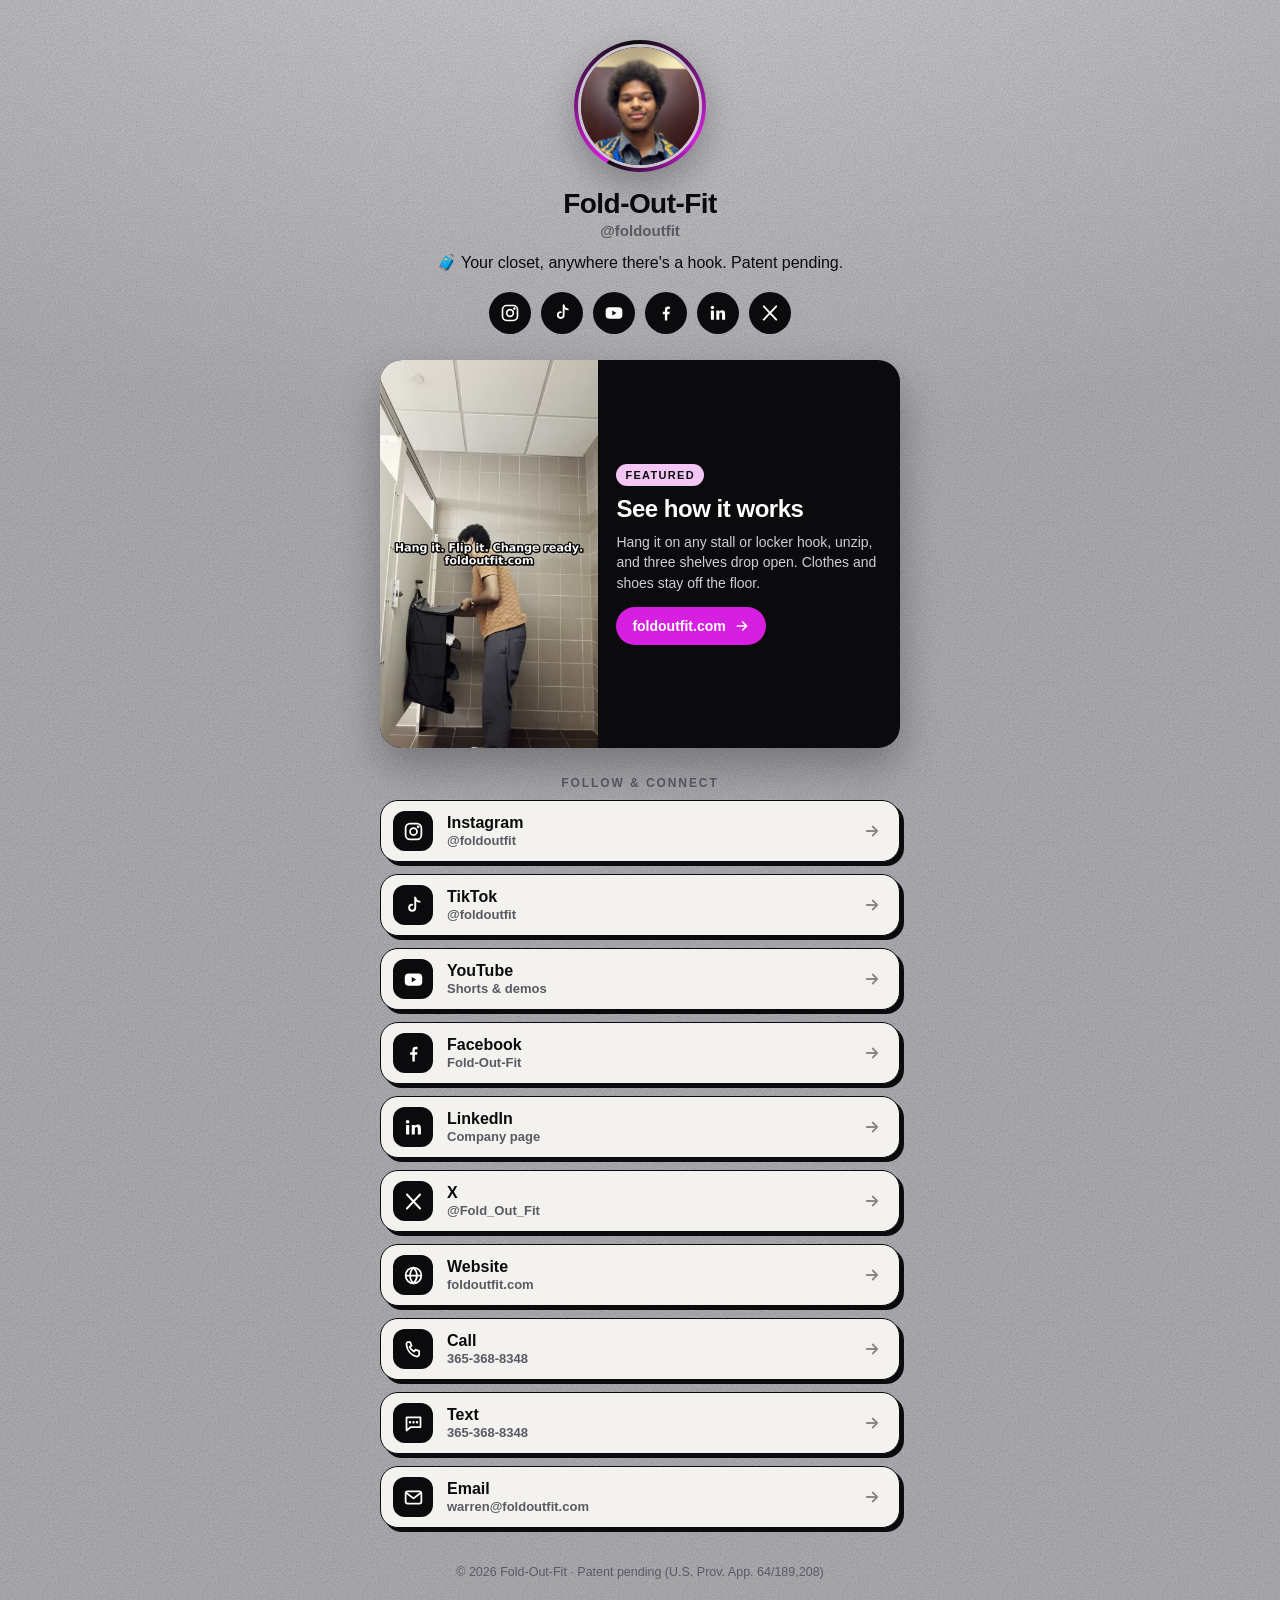
==== links/index.html @ a9f025e2 "Import site from Netlify" ====
<!doctype html>
<html lang="en">
<head>
<meta charset="utf-8">
<meta name="viewport" content="width=device-width,initial-scale=1,viewport-fit=cover">
<title>Fold-Out-Fit (@foldoutfit) | Links</title>
<meta name="description" content="Fold-Out-Fit: the patent-pending bag that hooks on any stall or locker hook and unfolds into three shelves. Follow, watch, and get in touch.">
<link rel="canonical" href="https://foldoutfit.com/links/">
<meta name="theme-color" content="#0b0b0d">
<link rel="icon" href="data:image/svg+xml,%3Csvg xmlns='http://www.w3.org/2000/svg' viewBox='0 0 64 64'%3E%3Crect width='64' height='64' rx='14' fill='%230b0b0d'/%3E%3Cpath d='M18 14h28v8H27v8h16v8H27v12h-9z' fill='%23d61fe0'/%3E%3C/svg%3E">
<meta property="og:type" content="profile">
<meta property="og:site_name" content="Fold-Out-Fit">
<meta property="og:title" content="Fold-Out-Fit (@foldoutfit)">
<meta property="og:description" content="🧳 Your closet, anywhere there's a hook. Patent pending.">
<meta property="og:url" content="https://foldoutfit.com/links/">
<meta property="og:image" content="https://foldoutfit.com/links/assets/og.jpg">
<meta property="og:image:width" content="1200">
<meta property="og:image:height" content="630">
<meta property="og:image:alt" content="Fold-Out-Fit founder Warren with the bag unfolded into a three-shelf hanging closet">
<meta name="twitter:card" content="summary_large_image">
<meta name="twitter:site" content="@Fold_Out_Fit">
<meta name="twitter:title" content="Fold-Out-Fit (@foldoutfit)">
<meta name="twitter:description" content="🧳 Your closet, anywhere there's a hook. Patent pending.">
<meta name="twitter:image" content="https://foldoutfit.com/links/assets/og.jpg">
<style>
:root{--ink:#0b0b0d;--ink2:#17171b;--line:#2a2a31;--heather:#c9c7cc;--heather2:#b9b7bd;--paper:#f4f2ee;--mute:#5a5862;--mag:#d61fe0;--mag-soft:#f3c6f6}
*{box-sizing:border-box;margin:0;padding:0}
html{-webkit-text-size-adjust:100%}
body{min-height:100vh;font-family:-apple-system,BlinkMacSystemFont,"Segoe UI",Inter,Roboto,Helvetica,Arial,sans-serif;color:var(--ink);
background-color:var(--heather);
background-image:url("data:image/svg+xml,%3Csvg xmlns='http://www.w3.org/2000/svg' width='160' height='160'%3E%3Cfilter id='n'%3E%3CfeTurbulence type='fractalNoise' baseFrequency='.85' numOctaves='3' stitchTiles='stitch'/%3E%3CfeColorMatrix values='0 0 0 0 0 0 0 0 0 0 0 0 0 0 0 0 0 0 .22 0'/%3E%3C/filter%3E%3Crect width='100%25' height='100%25' filter='url(%23n)'/%3E%3C/svg%3E"),radial-gradient(1200px 600px at 50% -10%,#dedce0 0,var(--heather) 55%,var(--heather2) 100%);
display:flex;justify-content:center;padding:40px 18px calc(32px + env(safe-area-inset-bottom))}
a{color:inherit;text-decoration:none}
.col{width:100%;max-width:520px;display:flex;flex-direction:column;align-items:center}
.avatar{width:132px;height:132px;border-radius:50%;padding:4px;background:conic-gradient(from 210deg,var(--mag),#0b0b0d 40%,var(--mag) 75%,#0b0b0d);box-shadow:0 14px 34px rgba(11,11,13,.28);animation:pop .6s cubic-bezier(.2,.9,.3,1.3) both}
.avatar img{width:100%;height:100%;border-radius:50%;object-fit:cover;display:block;border:3px solid var(--heather)}
h1{margin-top:16px;font-size:28px;font-weight:850;letter-spacing:-.02em;display:flex;align-items:center;gap:6px}
h1 svg{width:22px;height:22px;flex:none}
.handle{margin-top:2px;font-size:15px;font-weight:600;color:var(--mute)}
.tag{margin-top:12px;font-size:16px;line-height:1.45;text-align:center;max-width:440px;font-weight:500}
.icons{display:flex;gap:10px;margin-top:18px;flex-wrap:wrap;justify-content:center}
.icons a{width:42px;height:42px;border-radius:50%;display:grid;place-items:center;background:var(--ink);color:#fff;transition:transform .2s cubic-bezier(.2,.9,.3,1.4),background .2s}
.icons a:hover,.icons a:focus-visible{transform:translateY(-3px) scale(1.08);background:var(--mag)}
.icons svg{width:20px;height:20px}
.feat{position:relative;margin-top:26px;width:100%;display:flex;gap:0;border-radius:22px;overflow:hidden;background:var(--ink);color:#fff;box-shadow:0 18px 40px rgba(11,11,13,.3);transition:transform .25s cubic-bezier(.2,.9,.3,1.2),box-shadow .25s}
.feat:hover,.feat:focus-visible{transform:translateY(-3px);box-shadow:0 24px 50px rgba(214,31,224,.28)}
.feat:active{transform:scale(.985)}
.feat video{width:42%;aspect-ratio:9/16;object-fit:cover;display:block;flex:none;background:#222}
.feat .txt{padding:20px 18px;display:flex;flex-direction:column;justify-content:center;gap:10px}
.pill{align-self:flex-start;font-size:11px;font-weight:800;letter-spacing:.12em;text-transform:uppercase;color:var(--ink);background:var(--mag-soft);padding:5px 9px;border-radius:999px}
.feat h2{font-size:24px;line-height:1.1;font-weight:850;letter-spacing:-.02em}
.feat p{font-size:14px;line-height:1.45;color:#cfcdd6}
.cta{margin-top:4px;align-self:flex-start;display:inline-flex;align-items:center;gap:8px;background:var(--mag);color:#fff;font-weight:800;font-size:14px;padding:11px 16px;border-radius:999px}
.cta svg{width:16px;height:16px;transition:transform .2s}
.feat:hover .cta svg{transform:translateX(4px)}
.sec{margin:28px 0 10px;font-size:12px;font-weight:800;letter-spacing:.16em;text-transform:uppercase;color:var(--mute)}
.links{width:100%;display:flex;flex-direction:column;gap:12px}
.btn{position:relative;display:flex;align-items:center;gap:14px;width:100%;min-height:62px;padding:10px 18px 10px 12px;border-radius:18px;background:var(--paper);border:1.5px solid var(--ink);box-shadow:4px 4px 0 var(--ink);font-weight:750;font-size:16px;transition:transform .18s ease,box-shadow .18s ease,background .18s;opacity:0;animation:rise .5s ease forwards}
.btn:hover,.btn:focus-visible{transform:translate(-2px,-2px);box-shadow:6px 6px 0 var(--mag);background:#fff}
.btn:active{transform:translate(3px,3px);box-shadow:1px 1px 0 var(--ink)}
.btn .ic{width:40px;height:40px;border-radius:12px;display:grid;place-items:center;background:var(--ink);color:#fff;flex:none;transition:background .18s}
.btn:hover .ic{background:var(--mag)}
.btn .ic svg{width:21px;height:21px}
.btn .lbl{flex:1;display:flex;flex-direction:column}
.btn small{font-size:13px;font-weight:550;color:var(--mute);margin-top:1px}
.btn .arr{width:18px;height:18px;opacity:.45;transition:transform .18s,opacity .18s}
.btn:hover .arr{transform:translateX(3px);opacity:1}
.btn:nth-child(1){animation-delay:.05s}.btn:nth-child(2){animation-delay:.1s}.btn:nth-child(3){animation-delay:.15s}.btn:nth-child(4){animation-delay:.2s}.btn:nth-child(5){animation-delay:.25s}.btn:nth-child(6){animation-delay:.3s}.btn:nth-child(7){animation-delay:.35s}.btn:nth-child(8){animation-delay:.4s}.btn:nth-child(9){animation-delay:.45s}
a:focus-visible{outline:3px solid var(--mag);outline-offset:3px}
footer{margin-top:34px;font-size:12.5px;color:var(--mute);text-align:center;line-height:1.6}
footer a{text-decoration:underline;text-underline-offset:2px}
@keyframes rise{from{opacity:0;transform:translateY(10px)}to{opacity:1;transform:none}}
@keyframes pop{from{opacity:0;transform:scale(.85)}to{opacity:1;transform:none}}
@media (prefers-reduced-motion:reduce){*{animation:none!important;transition:none!important}.btn{opacity:1}}
@media (max-width:380px){.feat h2{font-size:21px}.feat .txt{padding:16px 14px}}
</style>
</head>
<body>
<svg width="0" height="0" style="position:absolute" aria-hidden="true">
<defs>
<symbol id="i-ig" viewBox="0 0 24 24" fill="none" stroke="currentColor" stroke-width="2" stroke-linecap="round"><rect x="3" y="3" width="18" height="18" rx="5"/><circle cx="12" cy="12" r="4"/><circle cx="17.3" cy="6.7" r=".6" fill="currentColor"/></symbol>
<symbol id="i-tt" viewBox="0 0 24 24" fill="none" stroke="currentColor" stroke-width="2.2" stroke-linecap="round" stroke-linejoin="round"><path d="M14 3v11.5a3.5 3.5 0 1 1-3.5-3.5"/><path d="M14 3c.4 2.6 2.2 4.4 5 4.6"/></symbol>
<symbol id="i-yt" viewBox="0 0 24 24"><rect x="2" y="5" width="20" height="14" rx="4.5" fill="currentColor"/><path d="M10 9l5 3-5 3z" fill="#0b0b0d"/></symbol>
<symbol id="i-fb" viewBox="0 0 24 24" fill="currentColor"><path d="M13.5 21v-7.5h2.6l.4-3h-3V8.6c0-.9.3-1.5 1.6-1.5h1.5V4.4c-.3 0-1.2-.1-2.2-.1-2.2 0-3.7 1.3-3.7 3.8v2.4H8.2v3h2.5V21z"/></symbol>
<symbol id="i-li" viewBox="0 0 24 24" fill="currentColor"><rect x="3.5" y="9" width="3.6" height="11" rx=".6"/><circle cx="5.3" cy="5.4" r="2.1"/><path d="M10 9h3.4v1.6c.6-1 1.8-1.9 3.6-1.9 3 0 3.5 2 3.5 4.6V20h-3.6v-5.9c0-1.4-.1-2.6-1.6-2.6s-1.8 1.1-1.8 2.5v6H10z"/></symbol>
<symbol id="i-x" viewBox="0 0 24 24" fill="none" stroke="currentColor" stroke-width="2.2" stroke-linecap="round"><path d="M4.5 4l15 16M19.5 4l-15 16"/></symbol>
<symbol id="i-web" viewBox="0 0 24 24" fill="none" stroke="currentColor" stroke-width="2"><circle cx="12" cy="12" r="9"/><path d="M3 12h18M12 3c2.7 2.6 3.9 5.6 3.9 9s-1.2 6.4-3.9 9c-2.7-2.6-3.9-5.6-3.9-9S9.3 5.6 12 3z"/></symbol>
<symbol id="i-ph" viewBox="0 0 24 24" fill="none" stroke="currentColor" stroke-width="2" stroke-linejoin="round"><path d="M5 3.5h3.2l1.6 4.2-2.2 1.5a11 11 0 0 0 5.2 5.2l1.5-2.2 4.2 1.6V17a3 3 0 0 1-3.2 3A15.5 15.5 0 0 1 4 6.7 3 3 0 0 1 5 3.5z"/></symbol>
<symbol id="i-sms" viewBox="0 0 24 24" fill="none" stroke="currentColor" stroke-width="2" stroke-linejoin="round"><path d="M4 5h16v11H9l-5 4z"/><path d="M8 10.5h.01M12 10.5h.01M16 10.5h.01" stroke-width="2.8" stroke-linecap="round"/></symbol>
<symbol id="i-mail" viewBox="0 0 24 24" fill="none" stroke="currentColor" stroke-width="2" stroke-linejoin="round"><rect x="3" y="5" width="18" height="14" rx="2.5"/><path d="M3.5 6.5L12 13l8.5-6.5"/></symbol>
<symbol id="i-arr" viewBox="0 0 24 24" fill="none" stroke="currentColor" stroke-width="2.4" stroke-linecap="round" stroke-linejoin="round"><path d="M5 12h14M13 6l6 6-6 6"/></symbol>
</defs>
</svg>

<main class="col">
  <div class="avatar"><img src="assets/warren.jpg" width="240" height="240" alt="Warren, founder of Fold-Out-Fit"></div>
  <h1>Fold-Out-Fit</h1>
  <div class="handle">@foldoutfit</div>
  <p class="tag">🧳 Your closet, anywhere there's a hook. Patent pending.</p>

  <nav class="icons" aria-label="Social profiles">
    <a href="https://www.instagram.com/foldoutfit/" target="_blank" rel="noopener" aria-label="Instagram"><svg><use href="#i-ig"/></svg></a>
    <a href="https://www.tiktok.com/@foldoutfit" target="_blank" rel="noopener" aria-label="TikTok"><svg><use href="#i-tt"/></svg></a>
    <a href="https://www.youtube.com/channel/UC7hKK4NZ58CgP8QDi2SP3aA" target="_blank" rel="noopener" aria-label="YouTube"><svg><use href="#i-yt"/></svg></a>
    <a href="https://www.facebook.com/profile.php?id=61595972588469" target="_blank" rel="noopener" aria-label="Facebook"><svg><use href="#i-fb"/></svg></a>
    <a href="https://www.linkedin.com/company/foldoutfit/" target="_blank" rel="noopener" aria-label="LinkedIn"><svg><use href="#i-li"/></svg></a>
    <a href="https://x.com/Fold_Out_Fit" target="_blank" rel="noopener" aria-label="X"><svg><use href="#i-x"/></svg></a>
  </nav>

  <a class="feat" href="https://foldoutfit.com/" aria-label="See how it works on foldoutfit.com">
    <video src="assets/unfold-loop.mp4" poster="assets/unfold-poster.jpg" autoplay muted loop playsinline preload="metadata" aria-hidden="true"></video>
    <div class="txt">
      <span class="pill">Featured</span>
      <h2>See how it works</h2>
      <p>Hang it on any stall or locker hook, unzip, and three shelves drop open. Clothes and shoes stay off the floor.</p>
      <span class="cta">foldoutfit.com <svg><use href="#i-arr"/></svg></span>
    </div>
  </a>

  <div class="sec">Follow &amp; connect</div>
  <div class="links">
    <a class="btn" href="https://www.instagram.com/foldoutfit/" target="_blank" rel="noopener"><span class="ic"><svg><use href="#i-ig"/></svg></span><span class="lbl">Instagram<small>@foldoutfit</small></span><svg class="arr"><use href="#i-arr"/></svg></a>
    <a class="btn" href="https://www.tiktok.com/@foldoutfit" target="_blank" rel="noopener"><span class="ic"><svg><use href="#i-tt"/></svg></span><span class="lbl">TikTok<small>@foldoutfit</small></span><svg class="arr"><use href="#i-arr"/></svg></a>
    <a class="btn" href="https://www.youtube.com/channel/UC7hKK4NZ58CgP8QDi2SP3aA" target="_blank" rel="noopener"><span class="ic"><svg><use href="#i-yt"/></svg></span><span class="lbl">YouTube<small>Shorts &amp; demos</small></span><svg class="arr"><use href="#i-arr"/></svg></a>
    <a class="btn" href="https://www.facebook.com/profile.php?id=61595972588469" target="_blank" rel="noopener"><span class="ic"><svg><use href="#i-fb"/></svg></span><span class="lbl">Facebook<small>Fold-Out-Fit</small></span><svg class="arr"><use href="#i-arr"/></svg></a>
    <a class="btn" href="https://www.linkedin.com/company/foldoutfit/" target="_blank" rel="noopener"><span class="ic"><svg><use href="#i-li"/></svg></span><span class="lbl">LinkedIn<small>Company page</small></span><svg class="arr"><use href="#i-arr"/></svg></a>
    <a class="btn" href="https://x.com/Fold_Out_Fit" target="_blank" rel="noopener"><span class="ic"><svg><use href="#i-x"/></svg></span><span class="lbl">X<small>@Fold_Out_Fit</small></span><svg class="arr"><use href="#i-arr"/></svg></a>
    <a class="btn" href="https://foldoutfit.com/"><span class="ic"><svg><use href="#i-web"/></svg></span><span class="lbl">Website<small>foldoutfit.com</small></span><svg class="arr"><use href="#i-arr"/></svg></a>
    <a class="btn" href="tel:+13653688348"><span class="ic"><svg><use href="#i-ph"/></svg></span><span class="lbl">Call<small>365-368-8348</small></span><svg class="arr"><use href="#i-arr"/></svg></a>
    <a class="btn" href="sms:+13653688348"><span class="ic"><svg><use href="#i-sms"/></svg></span><span class="lbl">Text<small>365-368-8348</small></span><svg class="arr"><use href="#i-arr"/></svg></a>
    <a class="btn" href="mailto:warren@foldoutfit.com"><span class="ic"><svg><use href="#i-mail"/></svg></span><span class="lbl">Email<small>warren@foldoutfit.com</small></span><svg class="arr"><use href="#i-arr"/></svg></a>
  </div>

  <footer>© 2026 Fold-Out-Fit · Patent pending (U.S. Prov. App. 64/189,208)</footer>
</main>
</body>
</html>
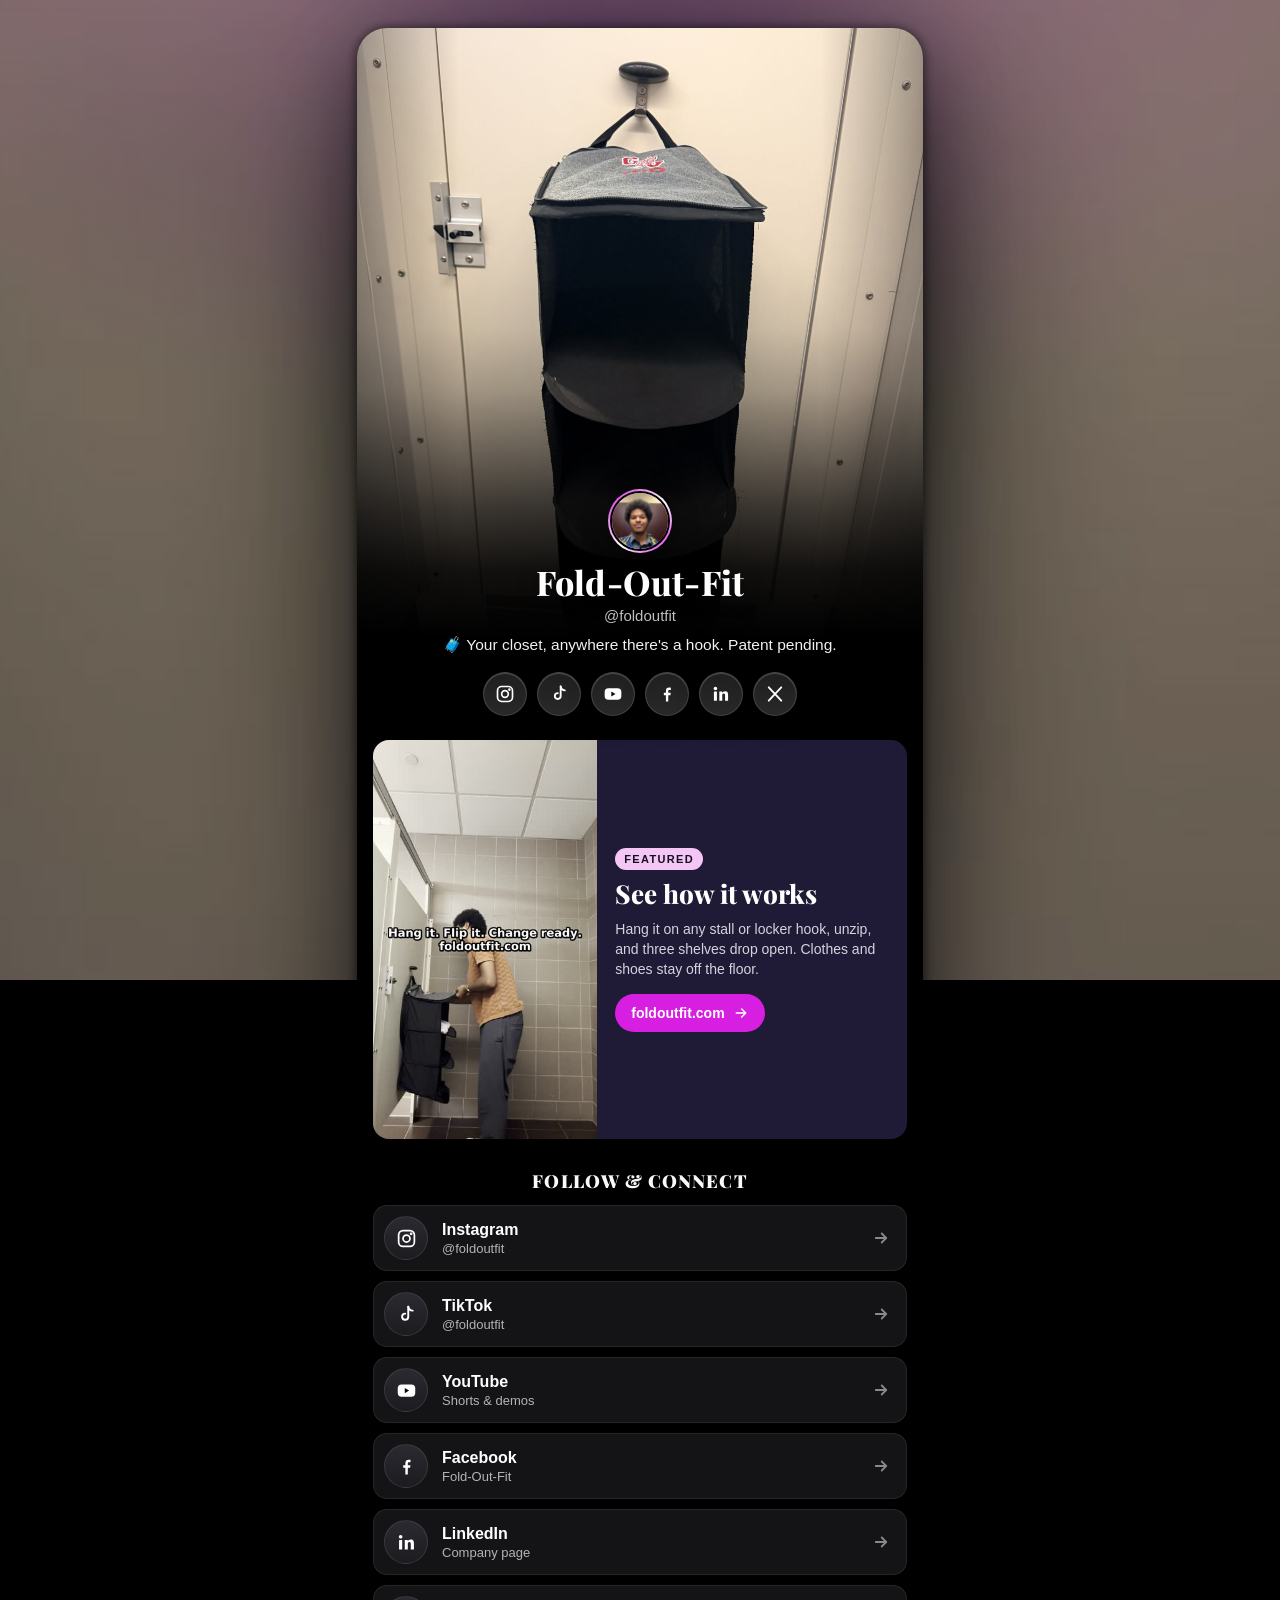
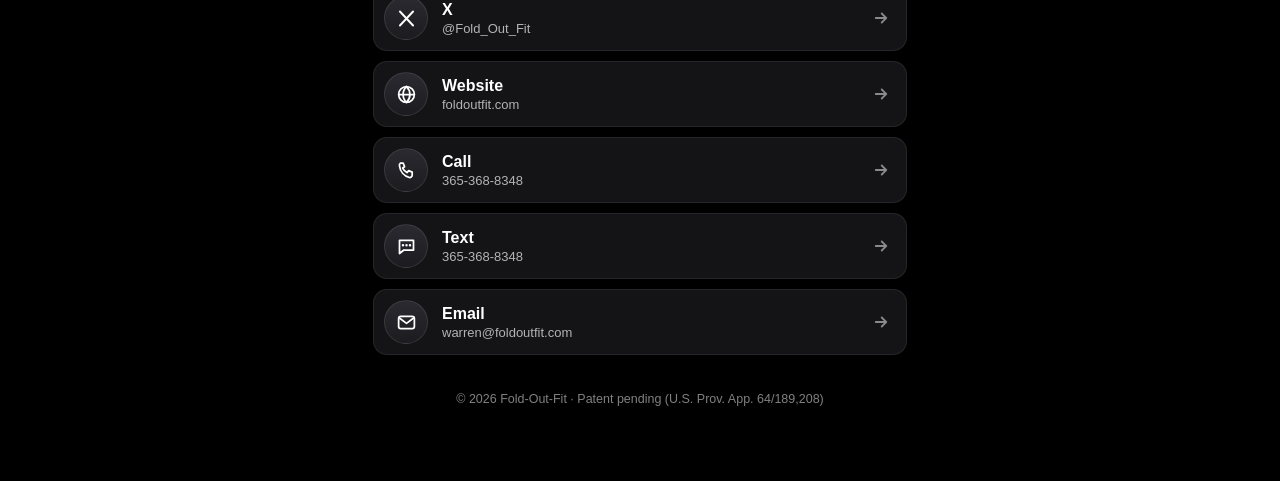
==== commit 472a1697: "Restyle links page background (link.me-style dark theme)" ====
--- a/links/index.html
+++ b/links/index.html
@@ -6,7 +6,7 @@
 <title>Fold-Out-Fit (@foldoutfit) | Links</title>
 <meta name="description" content="Fold-Out-Fit: the patent-pending bag that hooks on any stall or locker hook and unfolds into three shelves. Follow, watch, and get in touch.">
 <link rel="canonical" href="https://foldoutfit.com/links/">
-<meta name="theme-color" content="#0b0b0d">
+<meta name="theme-color" content="#000000">
 <link rel="icon" href="data:image/svg+xml,%3Csvg xmlns='http://www.w3.org/2000/svg' viewBox='0 0 64 64'%3E%3Crect width='64' height='64' rx='14' fill='%230b0b0d'/%3E%3Cpath d='M18 14h28v8H27v8h16v8H27v12h-9z' fill='%23d61fe0'/%3E%3C/svg%3E">
 <meta property="og:type" content="profile">
 <meta property="og:site_name" content="Fold-Out-Fit">
@@ -22,57 +22,67 @@
 <meta name="twitter:title" content="Fold-Out-Fit (@foldoutfit)">
 <meta name="twitter:description" content="🧳 Your closet, anywhere there's a hook. Patent pending.">
 <meta name="twitter:image" content="https://foldoutfit.com/links/assets/og.jpg">
+<link rel="preconnect" href="https://fonts.googleapis.com">
+<link rel="preconnect" href="https://fonts.gstatic.com" crossorigin>
+<link rel="stylesheet" href="https://fonts.googleapis.com/css2?family=Playfair+Display:wght@700;800;900&display=swap">
+<link rel="preload" as="image" href="assets/cover.jpg" fetchpriority="high">
 <style>
-:root{--ink:#0b0b0d;--ink2:#17171b;--line:#2a2a31;--heather:#c9c7cc;--heather2:#b9b7bd;--paper:#f4f2ee;--mute:#5a5862;--mag:#d61fe0;--mag-soft:#f3c6f6}
+:root{--bg:#000;--card:#141416;--card2:#1c1c20;--line:rgba(255,255,255,.08);--txt:#fff;--mute:rgba(255,255,255,.68);--mag:#d61fe0;--mag-soft:#f3c6f6;--serif:"Playfair Display",Georgia,"Times New Roman",serif}
 *{box-sizing:border-box;margin:0;padding:0}
-html{-webkit-text-size-adjust:100%}
-body{min-height:100vh;font-family:-apple-system,BlinkMacSystemFont,"Segoe UI",Inter,Roboto,Helvetica,Arial,sans-serif;color:var(--ink);
-background-color:var(--heather);
-background-image:url("data:image/svg+xml,%3Csvg xmlns='http://www.w3.org/2000/svg' width='160' height='160'%3E%3Cfilter id='n'%3E%3CfeTurbulence type='fractalNoise' baseFrequency='.85' numOctaves='3' stitchTiles='stitch'/%3E%3CfeColorMatrix values='0 0 0 0 0 0 0 0 0 0 0 0 0 0 0 0 0 0 .22 0'/%3E%3C/filter%3E%3Crect width='100%25' height='100%25' filter='url(%23n)'/%3E%3C/svg%3E"),radial-gradient(1200px 600px at 50% -10%,#dedce0 0,var(--heather) 55%,var(--heather2) 100%);
-display:flex;justify-content:center;padding:40px 18px calc(32px + env(safe-area-inset-bottom))}
+html{-webkit-text-size-adjust:100%;background:var(--bg)}
+body{min-height:100vh;font-family:-apple-system,BlinkMacSystemFont,"Segoe UI",Inter,Roboto,Helvetica,Arial,sans-serif;color:var(--txt);background:transparent;display:flex;justify-content:center;padding:0 0 env(safe-area-inset-bottom)}
 a{color:inherit;text-decoration:none}
-.col{width:100%;max-width:520px;display:flex;flex-direction:column;align-items:center}
-.avatar{width:132px;height:132px;border-radius:50%;padding:4px;background:conic-gradient(from 210deg,var(--mag),#0b0b0d 40%,var(--mag) 75%,#0b0b0d);box-shadow:0 14px 34px rgba(11,11,13,.28);animation:pop .6s cubic-bezier(.2,.9,.3,1.3) both}
-.avatar img{width:100%;height:100%;border-radius:50%;object-fit:cover;display:block;border:3px solid var(--heather)}
-h1{margin-top:16px;font-size:28px;font-weight:850;letter-spacing:-.02em;display:flex;align-items:center;gap:6px}
-h1 svg{width:22px;height:22px;flex:none}
-.handle{margin-top:2px;font-size:15px;font-weight:600;color:var(--mute)}
-.tag{margin-top:12px;font-size:16px;line-height:1.45;text-align:center;max-width:440px;font-weight:500}
-.icons{display:flex;gap:10px;margin-top:18px;flex-wrap:wrap;justify-content:center}
-.icons a{width:42px;height:42px;border-radius:50%;display:grid;place-items:center;background:var(--ink);color:#fff;transition:transform .2s cubic-bezier(.2,.9,.3,1.4),background .2s}
+/* blurred full-bleed backdrop (desktop) */
+.bgblur{position:fixed;inset:-80px;z-index:0;pointer-events:none;background:#000 url(assets/cover-blur.jpg) center/cover no-repeat}
+.bgblur::after{content:"";position:absolute;inset:0;background:radial-gradient(120% 80% at 50% 0,rgba(214,31,224,.18),transparent 60%),rgba(0,0,0,.25)}
+/* profile card */
+.col{position:relative;z-index:1;width:100%;max-width:566px;min-height:100vh;background:var(--bg);display:flex;flex-direction:column;align-items:center;padding:0 0 32px}
+.hero{position:relative;width:100%;aspect-ratio:1/1.08;overflow:hidden}
+.hero img{width:100%;height:100%;object-fit:cover;object-position:50% 38%;display:block}
+.hero::after{content:"";position:absolute;left:0;right:0;bottom:0;height:62%;background:linear-gradient(180deg,transparent 0,rgba(0,0,0,.05) 18%,rgba(0,0,0,.2) 34%,rgba(0,0,0,.45) 50%,rgba(0,0,0,.7) 66%,rgba(0,0,0,.9) 82%,#000 100%)}
+.hero::before{content:"";position:absolute;inset:0;z-index:1;pointer-events:none;background:linear-gradient(90deg,rgba(0,0,0,.35),transparent 18%,transparent 82%,rgba(0,0,0,.35))}
+.who{position:relative;z-index:2;margin-top:-150px;width:100%;padding:0 22px;display:flex;flex-direction:column;align-items:center;text-align:center}
+.avatar{width:64px;height:64px;border-radius:50%;padding:2px;background:linear-gradient(135deg,var(--mag),#fff 55%,var(--mag));box-shadow:0 8px 24px rgba(0,0,0,.5);animation:pop .6s cubic-bezier(.2,.9,.3,1.3) both}
+.avatar img{width:100%;height:100%;border-radius:50%;object-fit:cover;display:block;border:2px solid #000}
+h1{margin-top:12px;font-family:var(--serif);font-size:34px;font-weight:800;letter-spacing:.2px;line-height:1.05;text-shadow:0 2px 18px rgba(0,0,0,.6)}
+.handle{margin-top:6px;font-size:15px;font-weight:500;color:rgba(255,255,255,.75)}
+.tag{margin-top:10px;font-size:15.5px;line-height:1.45;max-width:440px;font-weight:500;color:#f1f0f3}
+.icons{display:flex;gap:10px;margin-top:16px;flex-wrap:wrap;justify-content:center}
+.icons a{width:44px;height:44px;border-radius:50%;display:grid;place-items:center;color:#fff;background:linear-gradient(180deg,rgba(255,255,255,.12),rgba(255,255,255,.16));border:.5px solid rgba(255,255,255,.14);box-shadow:0 8px 24px rgba(0,0,0,.25),inset 0 1px 0 rgba(255,255,255,.18);-webkit-backdrop-filter:blur(14px);backdrop-filter:blur(14px);transition:transform .2s cubic-bezier(.2,.9,.3,1.4),background .2s}
 .icons a:hover,.icons a:focus-visible{transform:translateY(-3px) scale(1.08);background:var(--mag)}
 .icons svg{width:20px;height:20px}
-.feat{position:relative;margin-top:26px;width:100%;display:flex;gap:0;border-radius:22px;overflow:hidden;background:var(--ink);color:#fff;box-shadow:0 18px 40px rgba(11,11,13,.3);transition:transform .25s cubic-bezier(.2,.9,.3,1.2),box-shadow .25s}
-.feat:hover,.feat:focus-visible{transform:translateY(-3px);box-shadow:0 24px 50px rgba(214,31,224,.28)}
+.body{width:100%;padding:0 16px;display:flex;flex-direction:column;align-items:center}
+.feat{position:relative;margin-top:24px;width:100%;display:flex;border-radius:16px;overflow:hidden;background:#1f1a35;color:#fff;box-shadow:0 14px 36px rgba(0,0,0,.45);transition:transform .25s cubic-bezier(.2,.9,.3,1.2),box-shadow .25s}
+.feat:hover,.feat:focus-visible{transform:translateY(-3px);box-shadow:0 20px 46px rgba(214,31,224,.3)}
 .feat:active{transform:scale(.985)}
 .feat video{width:42%;aspect-ratio:9/16;object-fit:cover;display:block;flex:none;background:#222}
 .feat .txt{padding:20px 18px;display:flex;flex-direction:column;justify-content:center;gap:10px}
-.pill{align-self:flex-start;font-size:11px;font-weight:800;letter-spacing:.12em;text-transform:uppercase;color:var(--ink);background:var(--mag-soft);padding:5px 9px;border-radius:999px}
-.feat h2{font-size:24px;line-height:1.1;font-weight:850;letter-spacing:-.02em}
-.feat p{font-size:14px;line-height:1.45;color:#cfcdd6}
+.pill{align-self:flex-start;font-size:11px;font-weight:800;letter-spacing:.12em;text-transform:uppercase;color:#14101f;background:var(--mag-soft);padding:5px 9px;border-radius:999px}
+.feat h2{font-family:var(--serif);font-size:26px;line-height:1.1;font-weight:800}
+.feat p{font-size:14px;line-height:1.45;color:#d6d3e0}
 .cta{margin-top:4px;align-self:flex-start;display:inline-flex;align-items:center;gap:8px;background:var(--mag);color:#fff;font-weight:800;font-size:14px;padding:11px 16px;border-radius:999px}
 .cta svg{width:16px;height:16px;transition:transform .2s}
 .feat:hover .cta svg{transform:translateX(4px)}
-.sec{margin:28px 0 10px;font-size:12px;font-weight:800;letter-spacing:.16em;text-transform:uppercase;color:var(--mute)}
-.links{width:100%;display:flex;flex-direction:column;gap:12px}
-.btn{position:relative;display:flex;align-items:center;gap:14px;width:100%;min-height:62px;padding:10px 18px 10px 12px;border-radius:18px;background:var(--paper);border:1.5px solid var(--ink);box-shadow:4px 4px 0 var(--ink);font-weight:750;font-size:16px;transition:transform .18s ease,box-shadow .18s ease,background .18s;opacity:0;animation:rise .5s ease forwards}
-.btn:hover,.btn:focus-visible{transform:translate(-2px,-2px);box-shadow:6px 6px 0 var(--mag);background:#fff}
-.btn:active{transform:translate(3px,3px);box-shadow:1px 1px 0 var(--ink)}
-.btn .ic{width:40px;height:40px;border-radius:12px;display:grid;place-items:center;background:var(--ink);color:#fff;flex:none;transition:background .18s}
+.sec{margin:30px 0 12px;font-family:var(--serif);font-size:18px;font-weight:900;letter-spacing:.06em;text-transform:uppercase;color:#fff}
+.links{width:100%;display:flex;flex-direction:column;gap:10px}
+.btn{position:relative;display:flex;align-items:center;gap:14px;width:100%;min-height:64px;padding:10px 16px 10px 10px;border-radius:14px;background:var(--card);border:1px solid var(--line);font-weight:700;font-size:16px;color:#fff;transition:transform .18s ease,background .18s,border-color .18s;opacity:0;animation:rise .5s ease forwards}
+.btn:hover,.btn:focus-visible{transform:translateY(-2px);background:var(--card2);border-color:rgba(214,31,224,.55)}
+.btn:active{transform:scale(.985)}
+.btn .ic{width:44px;height:44px;border-radius:50%;display:grid;place-items:center;background:linear-gradient(180deg,#2a2a30,#1b1b20);border:1px solid rgba(255,255,255,.1);color:#fff;flex:none;transition:background .18s}
 .btn:hover .ic{background:var(--mag)}
 .btn .ic svg{width:21px;height:21px}
 .btn .lbl{flex:1;display:flex;flex-direction:column}
-.btn small{font-size:13px;font-weight:550;color:var(--mute);margin-top:1px}
-.btn .arr{width:18px;height:18px;opacity:.45;transition:transform .18s,opacity .18s}
+.btn small{font-size:13px;font-weight:500;color:var(--mute);margin-top:2px}
+.btn .arr{width:18px;height:18px;opacity:.5;transition:transform .18s,opacity .18s}
 .btn:hover .arr{transform:translateX(3px);opacity:1}
-.btn:nth-child(1){animation-delay:.05s}.btn:nth-child(2){animation-delay:.1s}.btn:nth-child(3){animation-delay:.15s}.btn:nth-child(4){animation-delay:.2s}.btn:nth-child(5){animation-delay:.25s}.btn:nth-child(6){animation-delay:.3s}.btn:nth-child(7){animation-delay:.35s}.btn:nth-child(8){animation-delay:.4s}.btn:nth-child(9){animation-delay:.45s}
+.btn:nth-child(1){animation-delay:.05s}.btn:nth-child(2){animation-delay:.1s}.btn:nth-child(3){animation-delay:.15s}.btn:nth-child(4){animation-delay:.2s}.btn:nth-child(5){animation-delay:.25s}.btn:nth-child(6){animation-delay:.3s}.btn:nth-child(7){animation-delay:.35s}.btn:nth-child(8){animation-delay:.4s}.btn:nth-child(9){animation-delay:.45s}.btn:nth-child(10){animation-delay:.5s}
 a:focus-visible{outline:3px solid var(--mag);outline-offset:3px}
-footer{margin-top:34px;font-size:12.5px;color:var(--mute);text-align:center;line-height:1.6}
-footer a{text-decoration:underline;text-underline-offset:2px}
+footer{margin-top:34px;padding:0 20px;font-size:12.5px;color:rgba(255,255,255,.5);text-align:center;line-height:1.6}
 @keyframes rise{from{opacity:0;transform:translateY(10px)}to{opacity:1;transform:none}}
 @keyframes pop{from{opacity:0;transform:scale(.85)}to{opacity:1;transform:none}}
+@media (min-width:640px){body{padding:28px 0 40px}.col{border-radius:30px;overflow:hidden;min-height:0;box-shadow:0 1px 10px 2px rgba(0,0,0,.5),0 30px 80px rgba(0,0,0,.45)}}
 @media (prefers-reduced-motion:reduce){*{animation:none!important;transition:none!important}.btn{opacity:1}}
-@media (max-width:380px){.feat h2{font-size:21px}.feat .txt{padding:16px 14px}}
+@media (max-width:380px){.feat h2{font-size:22px}.feat .txt{padding:16px 14px}h1{font-size:30px}}
 </style>
 </head>
 <body>
@@ -92,12 +102,14 @@
 </defs>
 </svg>
 
+<div class="bgblur" aria-hidden="true"></div>
 <main class="col">
+  <div class="hero"><img src="assets/cover.jpg" width="1050" height="1400" alt="The Fold-Out-Fit bag hanging on a stall hook, unfolded into three shelves" fetchpriority="high"></div>
+  <div class="who">
   <div class="avatar"><img src="assets/warren.jpg" width="240" height="240" alt="Warren, founder of Fold-Out-Fit"></div>
   <h1>Fold-Out-Fit</h1>
   <div class="handle">@foldoutfit</div>
   <p class="tag">🧳 Your closet, anywhere there's a hook. Patent pending.</p>
-
   <nav class="icons" aria-label="Social profiles">
     <a href="https://www.instagram.com/foldoutfit/" target="_blank" rel="noopener" aria-label="Instagram"><svg><use href="#i-ig"/></svg></a>
     <a href="https://www.tiktok.com/@foldoutfit" target="_blank" rel="noopener" aria-label="TikTok"><svg><use href="#i-tt"/></svg></a>
@@ -106,7 +118,8 @@
     <a href="https://www.linkedin.com/company/foldoutfit/" target="_blank" rel="noopener" aria-label="LinkedIn"><svg><use href="#i-li"/></svg></a>
     <a href="https://x.com/Fold_Out_Fit" target="_blank" rel="noopener" aria-label="X"><svg><use href="#i-x"/></svg></a>
   </nav>
-
+    </div>
+  <div class="body">
   <a class="feat" href="https://foldoutfit.com/" aria-label="See how it works on foldoutfit.com">
     <video src="assets/unfold-loop.mp4" poster="assets/unfold-poster.jpg" autoplay muted loop playsinline preload="metadata" aria-hidden="true"></video>
     <div class="txt">
@@ -131,6 +144,7 @@
     <a class="btn" href="mailto:warren@foldoutfit.com"><span class="ic"><svg><use href="#i-mail"/></svg></span><span class="lbl">Email<small>warren@foldoutfit.com</small></span><svg class="arr"><use href="#i-arr"/></svg></a>
   </div>
 
+  </div>
   <footer>© 2026 Fold-Out-Fit · Patent pending (U.S. Prov. App. 64/189,208)</footer>
 </main>
 </body>
